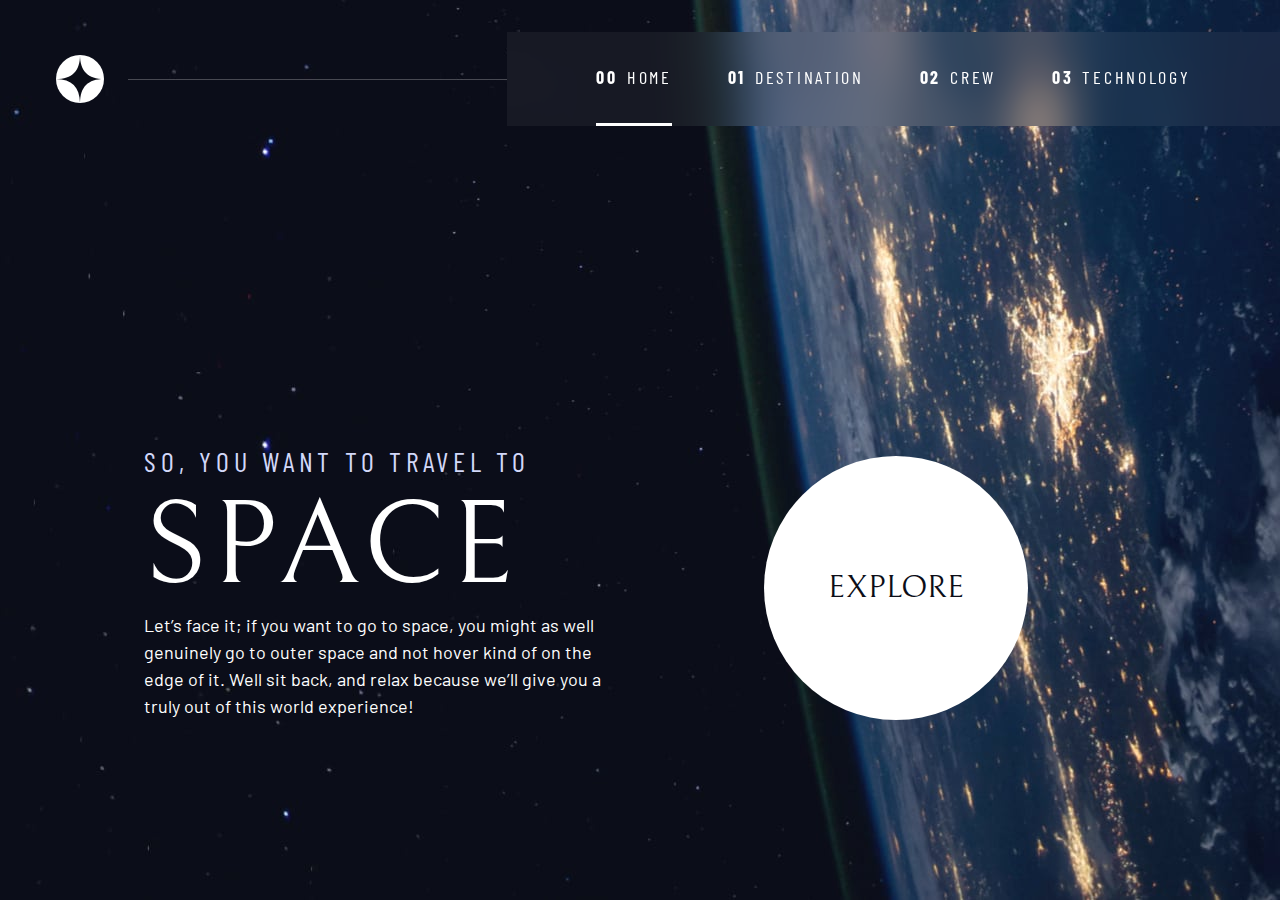
==== docs/index.html @ 2d266252 "first commit" ====
<!DOCTYPE html>
<html lang="en">
<head>
  <meta charset="UTF-8">
  <meta name="viewport" content="width=device-width, initial-scale=1.0">

  <link rel="icon" type="image/png" sizes="32x32" href="./assets/favicon-32x32.png">
  <!-- Google fonts -->
  <link rel="preconnect" href="https://fonts.googleapis.com">
  <link rel="preconnect" href="https://fonts.gstatic.com" crossorigin>
  <link href="https://fonts.googleapis.com/css2?family=Barlow+Condensed:wght@400;700&family=Bellefair&family=Barlow:wght@400;700&display=swap"
      rel="stylesheet">
      
  <!-- Our custom CSS -->
  <link rel="stylesheet" href="index.css">
  <title>Frontend Mentor | Space tourism website</title>
  <script src="navigation.js" defer></script>
</head>
<body class="home">
  <a class="skip-to-content" href="#main">Skip to content</a>
  <header class="primary-header flex">
    <div>
      <img src="./assets/shared/logo.svg" alt="space tourism logo" class="logo">
    </div>
    <button class="mobile-nav-toggle" aria-controls="primary-navigation"><span class="sr-only" aria-expanded="false">Menu</span></button>
    <nav>
        <ul id="primary-navigation" data-visible="false" class="primary-navigation underline-indicators flex">
            <li class="active"><a class="ff-sans-cond uppercase text-white letter-spacing-2" href="index.html"><span aria-hidden="true">00</span>Home</a>
            <li><a class="ff-sans-cond uppercase text-white letter-spacing-2" href="destination.html"><span aria-hidden="true">01</span>Destination</a>
            <li><a class="ff-sans-cond uppercase text-white letter-spacing-2" href="crew.html"><span aria-hidden="true">02</span>Crew</a>
            <li><a class="ff-sans-cond uppercase text-white letter-spacing-2" href="technology.html"><span aria-hidden="true">03</span>Technology</a>
        </ul>
    </nav>
  </header>
  
  <main id="main" class="grid-container grid-container--home">
    <div>
      <h1 class="text-accent fs-500 ff-sans-cond uppercase letter-spacing-1">So, you want to travel to
      <span class="d-block fs-900 ff-serif text-white">Space</span></h1>
      
      <p>Let’s face it; if you want to go to space, you might as well genuinely go to 
      outer space and not hover kind of on the edge of it. Well sit back, and relax 
      because we’ll give you a truly out of this world experience! </p>
    </div>
    <div>
      <a href="destination.html" class="large-button uppercase ff-serif text-dark bg-white">Explore</a>
    </div>
  </main>


</body>
</html>
---- docs/index.css ----
/* ------------------- */
/* Custom properties   */
/* ------------------- */

:root {
    /* colors */
    --clr-dark: 230 35% 7%;
    --clr-light: 231 77% 90%;
    --clr-white: 0 0% 100%;
    
    /* font-sizes */
    --fs-900: clamp(5rem, 8vw + 1rem, 9.375rem);
    --fs-800: 3.5rem;
    --fs-700: 1.5rem;
    --fs-600: 1rem;
    --fs-500: 1rem;
    --fs-400: 0.9375rem;
    --fs-300: 1rem;
    --fs-200: 0.875rem;
    
    /* font-families */
    --ff-serif: "Bellefair", serif;
    --ff-sans-cond: "Barlow Condensed", sans-serif;
    --ff-sans-normal: "Barlow", sans-serif;
}

@media (min-width: 35em) {
    :root {
        --fs-800: 5rem;
        --fs-700: 2.5rem;
        --fs-600: 1.5rem;
        --fs-500: 1.25rem;
        --fs-400: 1rem;
    }
}

@media (min-width: 45em) {
    :root {
        /* font-sizes */
        --fs-800: 6.25rem;
        --fs-700: 3.5rem;
        --fs-600: 2rem;
        --fs-500: 1.75rem;
        --fs-400: 1.125rem;
    }
}


/* ------------------- */
/* Reset               */
/* ------------------- */

/* https://piccalil.li/blog/a-modern-css-reset/ */

/* Box sizing */
*,
*::before,
*::after {
    box-sizing: border-box;
}

/* Reset margins */
body,
h1,
h2,
h3,
h4,
h5,
p,
figure,
picture {
    margin: 0; 
}

h1,
h2,
h3,
h4,
h5,
h6,
p {
    font-weight: 400;
}

/* set up the body */
body {
    font-family: var(--ff-sans-normal);
    font-size: var(--fs-400);
    color: hsl( var(--clr-white) );
    background-color: hsl( var(--clr-dark) );
    line-height: 1.5;
    min-height: 100vh;
    
    display: grid;
    grid-template-rows: min-content 1fr;
    
    overflow-x: hidden;
}

/* make images easier to work with */
img,
picutre {
    max-width: 100%;
    display: block;
}

/* make form elements easier to work with */
input,
button,
textarea,
select {
    font: inherit;
}

/* remove animations for people who've turned them off */
@media (prefers-reduced-motion: reduce) {  
  *,
  *::before,
  *::after {
    animation-duration: 0.01ms !important;
    animation-iteration-count: 1 !important;
    transition-duration: 0.01ms !important;
    scroll-behavior: auto !important;
  }
}


/* ------------------- */
/* Utility classes     */
/* ------------------- */

/* general */

.flex {
    display: flex;
    gap: var(--gap, 1rem);
}

.grid {
    display: grid;
    gap: var(--gap, 1rem);
}

.d-block {
    display: block;
}

.flow > *:where(:not(:first-child)) {
    margin-top: var(--flow-space, 1rem);
}

.flow--space-small {
    --flow-space: .75rem;
}

.container {
    padding-inline: 2em;
    margin-inline: auto;
    max-width: 80rem;
}

.sr-only {
  position: absolute; 
  width: 1px;
  height: 1px;
  padding: 0;
  margin: -1px; 
  overflow: hidden;
  clip: rect(0, 0, 0, 0);
  white-space: nowrap; /* added line */
  border: 0;
}

.skip-to-content {
    position: absolute;
    z-index: 9999;
    background: hsl( var(--clr-white) );
    color: hsl( var(--clr-dark) ); 
    padding: .5em 1em;
    margin-inline: auto;
    transform: translateY(-100%);
    transition: transform 250ms ease-in;
}

.skip-to-content:focus {
    transform: translateY(0);
}

/* colors */

.bg-dark { background-color: hsl( var(--clr-dark) );}
.bg-accent { background-color: hsl( var(--clr-light) );}
.bg-white { background-color: hsl( var(--clr-white) );}

.text-dark { color: hsl( var(--clr-dark) );}
.text-accent { color: hsl( var(--clr-light) );}
.text-white { color: hsl( var(--clr-white) );}

/* typography */

.ff-serif { font-family: var(--ff-serif); } 
.ff-sans-cond { font-family: var(--ff-sans-cond); } 
.ff-sans-normal { font-family: var(--ff-sans-normal); } 

.letter-spacing-1 { letter-spacing: 4.75px; } 
.letter-spacing-2 { letter-spacing: 2.7px; } 
.letter-spacing-3 { letter-spacing: 2.35px; } 

.uppercase { text-transform: uppercase; }

.fs-900 { font-size: var(--fs-900); }
.fs-800 { font-size: var(--fs-800); }
.fs-700 { font-size: var(--fs-700); }
.fs-600 { font-size: var(--fs-600); }
.fs-500 { font-size: var(--fs-500); }
.fs-400 { font-size: var(--fs-400); }
.fs-300 { font-size: var(--fs-300); }
.fs-200 { font-size: var(--fs-200); }

.fs-900,
.fs-800,
.fs-700,
.fs-600 {
    line-height: 1.1;
}

.numbered-title {
    font-family: var(--ff-sans-cond);
    font-size: var(--fs-500);
    text-transform: uppercase;
    letter-spacing: 4.72px; 
}

.numbered-title span {
    margin-right: .5em;
    font-weight: 700;
    color: hsl( var(--clr-white) / .25);
}


/* ------------------- */
/* Compontents         */
/* ------------------- */

.large-button {
    font-size: 2rem;
    position: relative;
    z-index: 1;
    display: inline-grid;
    place-items: center;
    padding: 0 2em;
    border-radius: 50%;
    aspect-ratio: 1;
    text-decoration: none;
}

.large-button::after {
    content: '';
    position: absolute;
    z-index: -1;
    width: 100%;
    height: 100%;
    background: hsl( var(--clr-white) / .1);
    border-radius: 50%;
    opacity: 0;
    transition: opacity 500ms linear, transform 750ms ease-in-out;
}
 
.large-button:hover::after,
.large-button:focus::after {
    opacity: 1;
    transform: scale(1.5);
}

/* primary-header */

.logo {
    margin: 1.5rem clamp(1.5rem, 5vw, 3.5rem);
}

.primary-header {
    justify-content: space-between;
    align-items: center;
}

.primary-navigation {
    --gap: clamp(1.5rem, 5vw, 3.5rem);
    --underline-gap: 2rem;
    list-style: none;
    padding: 0;
    margin: 0;
    background: hsl( var(--clr-white) / 0.05);
    backdrop-filter: blur(1.5rem);
}

.primary-navigation a {
    text-decoration: none;
}

.primary-navigation a > span {
    font-weight: 700;
    margin-right: .5em;
}

.mobile-nav-toggle {
    display: none;
}

@media (max-width: 35rem) {
    .primary-navigation {
        --underline-gap: .5rem;
        position: fixed;
        z-index: 1000;
        inset: 0 0 0 30%;
        list-style: none;
        padding: min(20rem, 15vh) 2rem;
        margin: 0;
        flex-direction: column;
        transform: translateX(100%);
        transition: transform 500ms ease-in-out;
    }
    
    .primary-navigation[data-visible="true"] {
        transform: translateX(0);
    }
    
    .primary-navigation.underline-indicators > .active {
       border: 0;
    }
    
    .mobile-nav-toggle {
        display: block;
        position: absolute;
        z-index: 2000;
        right: 1rem;
        top: 2rem;
        background: transparent;
        background-image: url(./assets/shared/icon-hamburger.svg);
        background-repeat: no-repeat;
        background-position: center;
        width: 1.5rem;
        aspect-ratio: 1;
        border: 0;
    }
    
    .mobile-nav-toggle[aria-expanded="true"] {
        background-image: url(./assets/shared/icon-close.svg);
    }
    
    .mobile-nav-toggle:focus-visible {
        outline: 5px solid white;
        outline-offset: 5px;
    }
    
}

@media (min-width: 35em) {
    .primary-navigation {
        padding-inline: clamp(3rem, 7vw, 7rem);
    }
}

@media (min-width: 35em) and (max-width: 44.999em) {
    .primary-navigation a > span {
        display: none;
    }
}

@media (min-width: 45em) {
    
     .primary-header::after {
         content: '';
         display: block;
         position: relative;
         height: 1px;
         width: 100%;
         margin-right: -2.5rem;
         background: hsl( var(--clr-white) / .25);
         order: 1;
     }
     
    nav {
        order: 2;
    }
    
    .primary-navigation {
        margin-block: 2rem;
    }
    
   
}


.underline-indicators > * {
    cursor: pointer;
    padding: var(--underline-gap, .5rem) 0;
    border: 0;
    border-bottom: .2rem solid hsl( var(--clr-white) / 0 );
    background-color: transparent;
}

.underline-indicators > *:hover,
.underline-indicators > *:focus {
    border-color: hsl( var(--clr-white) / .5);
}

.underline-indicators > .active,
.underline-indicators > [aria-selected="true"] {
    color: hsl( var(--clr-white) / 1);
    border-color: hsl( var(--clr-white) / 1); 
}

.tab-list {
    --gap: 2rem;
}

.dot-indicators > * {
    cursor: pointer;
    border: 0;
    border-radius: 50%;
    padding: .5em;
    background-color: hsl( var(--clr-white) / .25);
}
 
.dot-indicators > *:hover,
.dot-indicators > *:focus { 
    background-color: hsl( var(--clr-white) / .5);
}

.dot-indicators > [aria-selected="true"] {
    background-color: hsl( var(--clr-white) / 1); 
}

.number-indicators > * {
    cursor: pointer;
    border: 0;
    width:70px;
    height:70px;
    margin: 0.5rem;
    background-color: transparent;
    border: 1px solid hsl( var(--clr-white) / .5);
    border-radius: 50%;
}

.number-indicators > *:hover,
.number-indicators > *:focus { 
    background-color: hsl( var(--clr-white) / .5);
}

.number-indicators > [aria-selected="true"] {
    background-color: hsl( var(--clr-white) / 1); 
    color: hsl( var(--clr-dark) );
}



/* ----------------------------- */
/* Page specific background      */
/* ----------------------------- */
body {
    background-size: cover;
    background-position: bottom center;
}
/* home */
.home {
    background-image: url(./assets/home/background-home-mobile.jpg);
}

@media (min-width: 35rem) {
    .home {
        background-position: center center;
        background-image: url(./assets/home/background-home-tablet.jpg);
    }
}

@media (min-width: 45rem) {
    .home {
        background-image: url(./assets/home/background-home-desktop.jpg);
    }
} 

/* destination */
.destination {
    background-image: url(./assets/destination/background-destination-mobile.jpg);
}

@media (min-width: 35rem) {
    .destination {
        background-position: center center;
        background-image: url(./assets/destination/background-destination-tablet.jpg);
    }
}

@media (min-width: 45rem) {
    .destination {
        background-image: url(./assets/destination/background-destination-desktop.jpg);
    }
} 

/* crew */
.crew {
    background-image: url(./assets/home/background-crew-mobile.jpg);
}

.technology{
    background-image: url(./assets/technology/background-technology-mobile.jpg);
}

@media (min-width: 35rem) {
    .crew {
        background-position: center center;
        background-image: url(./assets/crew/background-crew-tablet.jpg);
    }

    .technology{
        background-image: url(./assets/technology/background-technology-tablet.jpg);
    }
}

@media (min-width: 45rem) {
    .crew {
        background-image: url(./assets/crew/background-crew-desktop.jpg);
    }

    .technology{
        background-image: url(./assets/technology/background-technology-desktop.jpg);
    }
} 

/* ----------------------------- */
/* Layout                        */
/* ----------------------------- */


.grid-container {
    text-align: center;
    display: grid;
    place-items: center;
    padding-inline: 1rem;
    padding-bottom: 4rem;
}

.grid-container p:not([class]) {
    max-width: 50ch;
}

.numbered-title {
    grid-area: title;
}

/* destination layout */

.grid-container--destination {
    --flow-space: 2rem;
    grid-template-areas: 
        'title'
        'image'
        'tabs'
        'content';
}

.grid-container--destination > picture {
    grid-area: image;
    max-width: 60%;
    align-self: start;
}

.grid-container--destination > .tab-list {
    grid-area: tabs;
}

.grid-container--destination > .destination-info {
    grid-area: content;
}

.destination-meta {
    flex-direction: column;
    border-top: 1px solid hsl( var(--clr-white) / .1);
    padding-top: 2.5rem;
    margin-top: 2.5rem;
}

.destination-meta p {
    font-size: 1.75rem;
}

/* crew layout */

.grid-container--crew {
    --flow-space: 2rem;
    grid-template-areas: 
        'title'
        'image'
        'tabs'
        'content';
}

.grid-container--crew > picture {
    grid-area: image;
    max-width: 60%;
    border-bottom: 1px solid hsl( var(--clr-white) / .1);
}

.grid-container--crew > .dot-indicators {
    grid-area: tabs;
}

.grid-container--crew > .crew-details {
    grid-area: content;
}

.crew-details h2 {
    color: hsl( var(--clr-white) / .5);
}

/* technology layout */

.grid-container--technology{
    --flow-space: 2rem;
    grid-template-areas:
        'title'
        'image'
        'tabs'
        'content';
}

.grid-container--technology > picture {
    margin: 0;
    grid-area: image;
}

.grid-container--technology > .number-indicators {
    margin: 0;
    grid-area: tabs;
}

.grid-container--technology > .technology-details {
    grid-area: content;
}

@media (min-width: 35em) {
    .numbered-title {
        justify-self: start;
        margin-top: 2rem;
    }
    
    .destination-meta {
        flex-direction: row;
        justify-content: space-evenly;
    }
    
    .grid-container--crew {
        padding-bottom: 0;
        grid-template-areas: 
            'title'
            'content'
            'tabs'
            'image';
    } 
}

@media (min-width: 45em) {
    
    .grid-container {
        text-align: left;
        column-gap: var(--container-gap, 2rem);
        grid-template-columns: minmax(1rem, 1fr) repeat(2, minmax(0, 30rem)) minmax(1rem, 1fr);
    }
    
    .grid-container--home {
        padding-bottom: max(6rem, 20vh);
        align-items: end;
    }
    
    .grid-container--home > *:first-child {
        grid-column: 2;
    }

    .grid-container--home > *:last-child {
        grid-column: 3;
    }
    
    .grid-container--destination {
        justify-items: start;
        align-content: start;
        grid-template-areas: 
            '. title title .'
            '. image tabs .'
            '. image content .';
    }
    
    .grid-container--destination > picture {
        max-width: 90%;
    }
     
    .destination-meta {
        --gap: min(6vw, 6rem);
        justify-content: start;
    }
    
    .grid-container--crew {
        grid-template-columns: minmax(1rem, 1fr) minmax(0, 40rem) minmax(0, 20rem) minmax(1rem, 1fr);
        justify-items: start;
        grid-template-areas: 
        '. title title .'
        '. content image .'
        '. tabs image .';
    }
    
    .grid-container--crew > picture {
        grid-column: span 2;
        align-self: end;
        max-width: 90%;
    }

    .grid-container--technology {
        grid-template-columns: minmax(0, 10rem) minmax(0, 8rem) minmax(0, 40rem)  minmax(0, 20rem) ;
        grid-template-rows: repeat(5,1fr);
        justify-items: start;
        grid-template-areas: 
            '. title title . .'
            '. tabs content content image'
            '. tabs content content image'
            '. tabs content content image';
    }

    .number-indicators {
        flex-direction: column;
    }

    .technology-details-h2 {
        font-size:var(--fs-400);
    }

    .technology-details-p2 { 
        padding-inline: 1.5rem;
        max-width: 80%;
    }

    #vehicle-image{
        content: url(./assets/technology/image-launch-vehicle-portrait.jpg);
    }

    #spaceport-image{
        content: url(./assets/technology/image-space-capsule-portrait.jpg);
    }

    #capsule-image{
        content: url(./assets/technology/image-spaceport-portrait.jpg);
    }

}


.technology-details h2 {
    color: hsl( var(--clr-white) / .5);
}


@media (max-width: 35em) {
    .technology-details-h2{
        font-size:var(--fs-700);
    }

    .technology-details-p1{
        font-size:2.5rem;
    }

    .technology-details-p2{
        font-size:1.25rem;
    }

    .number-bar{
        flex-direction: row;
    }
}
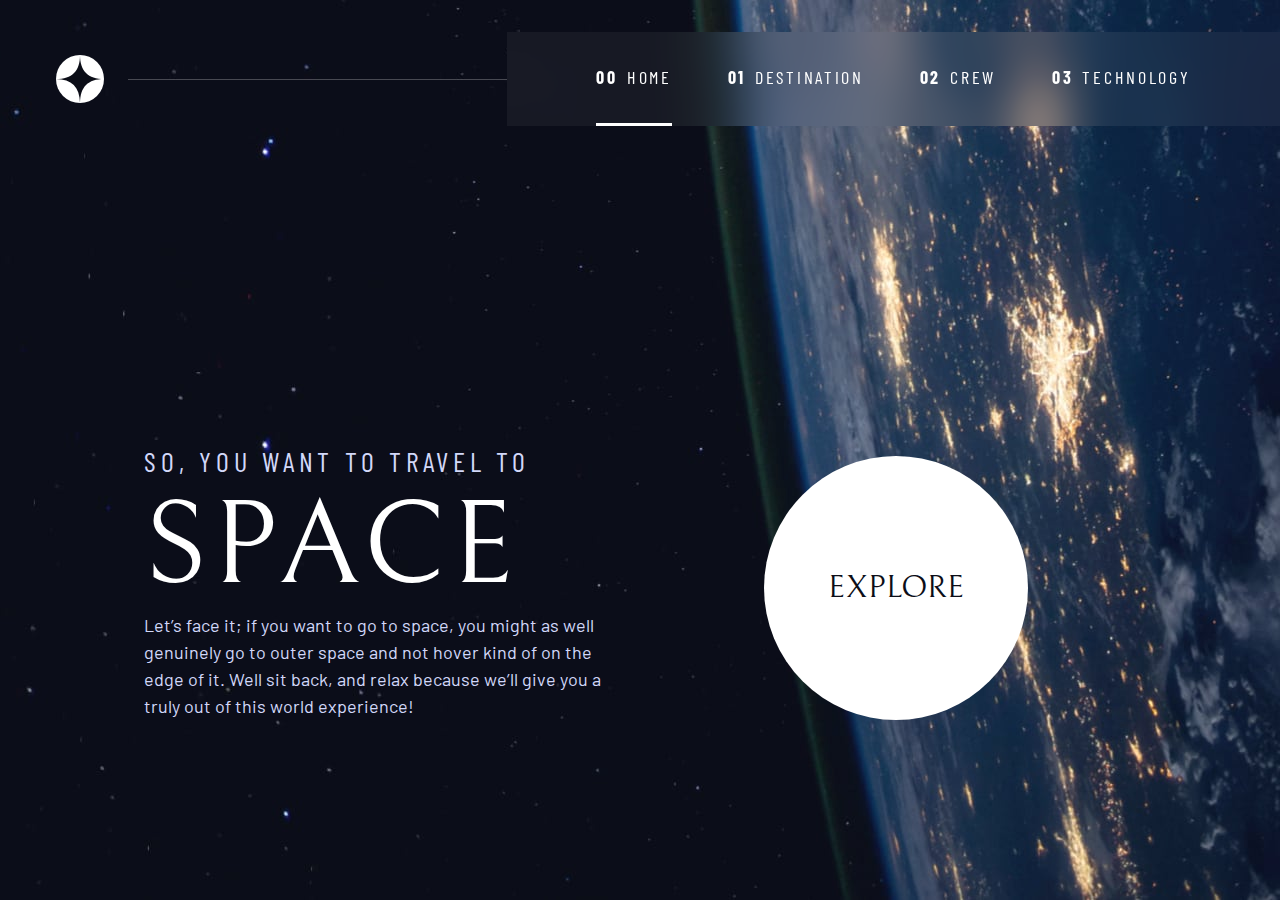
==== commit 615c151a: "first commit" ====
--- a/docs/index.html
+++ b/docs/index.html
@@ -38,7 +38,7 @@
       <h1 class="text-accent fs-500 ff-sans-cond uppercase letter-spacing-1">So, you want to travel to
       <span class="d-block fs-900 ff-serif text-white">Space</span></h1>
       
-      <p>Let’s face it; if you want to go to space, you might as well genuinely go to 
+      <p class="text-accent">Let’s face it; if you want to go to space, you might as well genuinely go to 
       outer space and not hover kind of on the edge of it. Well sit back, and relax 
       because we’ll give you a truly out of this world experience! </p>
     </div>
--- a/docs/index.css
+++ b/docs/index.css
@@ -229,6 +229,10 @@
     font-size: var(--fs-500);
     text-transform: uppercase;
     letter-spacing: 4.72px; 
+    align-self: center;
+    white-space: nowrap;
+    overflow: hidden;
+    text-overflow: ellipsis;
 }
 
 .numbered-title span {
@@ -431,6 +435,9 @@
     background-color: hsl( var(--clr-white) / 1); 
 }
 
+.number-indicators {
+    gap: 0.5rem;  
+}
 .number-indicators > * {
     cursor: pointer;
     border: 0;
@@ -442,6 +449,12 @@
     border-radius: 50%;
 }
 
+@media(max-width: 35em) {
+    .number-indicators > * {
+        font-size: var(--fs-700);
+    }    
+}
+
 .number-indicators > *:hover,
 .number-indicators > *:focus { 
     background-color: hsl( var(--clr-white) / .5);
@@ -513,6 +526,7 @@
     }
 
     .technology{
+        background-position: center center;
         background-image: url(./assets/technology/background-technology-tablet.jpg);
     }
 }
@@ -728,15 +742,6 @@
         flex-direction: column;
     }
 
-    .technology-details-h2 {
-        font-size:var(--fs-400);
-    }
-
-    .technology-details-p2 { 
-        padding-inline: 1.5rem;
-        max-width: 80%;
-    }
-
     #vehicle-image{
         content: url(./assets/technology/image-launch-vehicle-portrait.jpg);
     }
@@ -752,31 +757,8 @@
 }
 
 
-.technology-details h2 {
-    color: hsl( var(--clr-white) / .5);
-}
-
-
-@media (max-width: 35em) {
-    .technology-details-h2{
-        font-size:var(--fs-700);
-    }
-
-    .technology-details-p1{
-        font-size:2.5rem;
-    }
-
-    .technology-details-p2{
-        font-size:1.25rem;
-    }
-
-    .number-bar{
-        flex-direction: row;
-    }
-}
-
-
-
-
-
-
+
+
+
+
+
